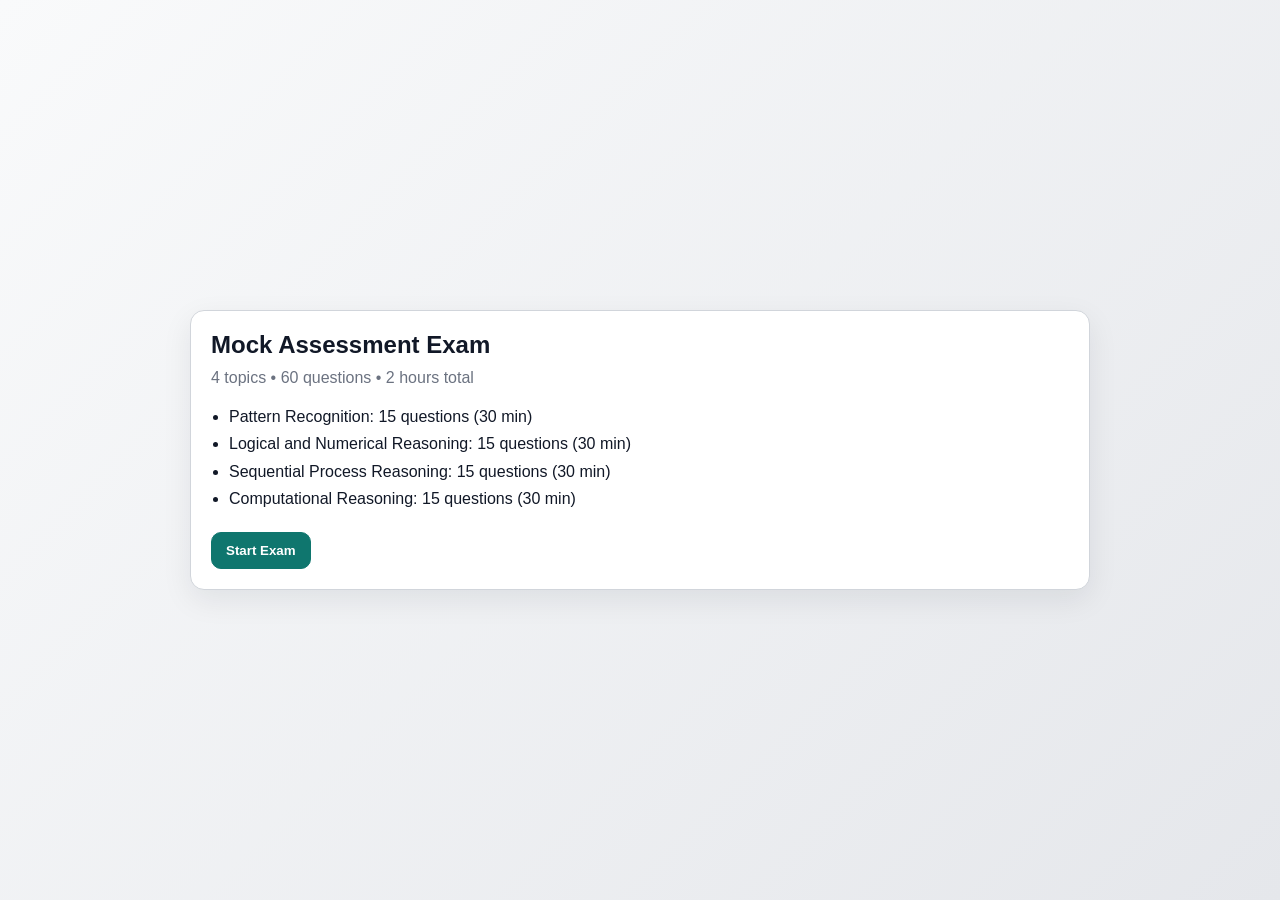
==== index.html @ a27a8cfe "Add files via upload Initial commit" ====
<!doctype html>
<html lang="en">
<head>
  <meta charset="UTF-8" />
  <meta name="viewport" content="width=device-width, initial-scale=1.0" />
  <title>Mock Assessment Exam</title>
  <link rel="stylesheet" href="styles.css" />
</head>
<body>
  <main class="app-shell">
    <section id="start-screen" class="card">
      <h1>Mock Assessment Exam</h1>
      <p class="subtitle">4 topics • 60 questions • 2 hours total</p>
      <ul class="meta-list">
        <li>Pattern Recognition: 15 questions (30 min)</li>
        <li>Logical and Numerical Reasoning: 15 questions (30 min)</li>
        <li>Sequential Process Reasoning: 15 questions (30 min)</li>
        <li>Computational Reasoning: 15 questions (30 min)</li>
      </ul>
      <button id="start-btn" class="btn primary">Start Exam</button>
    </section>

    <section id="exam-screen" class="card hidden">
      <header class="exam-header">
        <div>
          <h2 id="topic-title"></h2>
          <p id="question-counter" class="muted"></p>
        </div>
        <div class="timers">
          <div class="timer-chip">
            <span class="label">Topic</span>
            <span id="topic-timer">30:00</span>
          </div>
          <div class="timer-chip total">
            <span class="label">Total</span>
            <span id="total-timer">120:00</span>
          </div>
        </div>
      </header>

      <div class="progress-wrap">
        <div id="progress-bar" class="progress-bar"></div>
      </div>

      <article>
        <h3 id="question-text" class="question"></h3>
        <div id="options" class="options"></div>
      </article>

      <div id="feedback" class="feedback hidden"></div>

      <footer class="actions">
        <button id="next-btn" class="btn" disabled>Next</button>
      </footer>
    </section>

    <section id="topic-result-screen" class="card hidden"></section>
    <section id="final-result-screen" class="card hidden"></section>
  </main>

  <script src="script.js"></script>
</body>
</html>
---- styles.css ----
:root {
  --bg: linear-gradient(135deg, #f9fafb, #e5e7eb);
  --card: #ffffff;
  --text: #111827;
  --muted: #6b7280;
  --primary: #0f766e;
  --primary-dark: #115e59;
  --correct: #166534;
  --wrong: #b91c1c;
  --border: #d1d5db;
}

* {
  box-sizing: border-box;
}

body {
  margin: 0;
  min-height: 100vh;
  font-family: "Segoe UI", Tahoma, Geneva, Verdana, sans-serif;
  color: var(--text);
  background: var(--bg);
  display: flex;
  align-items: center;
  justify-content: center;
  padding: 16px;
}

.app-shell {
  width: 100%;
  max-width: 900px;
}

.card {
  background: var(--card);
  border: 1px solid var(--border);
  border-radius: 14px;
  padding: 20px;
  box-shadow: 0 10px 30px rgba(17, 24, 39, 0.08);
}

.hidden {
  display: none;
}

h1,
h2,
h3 {
  margin: 0 0 10px;
}

.subtitle {
  margin: 0 0 16px;
  color: var(--muted);
}

.meta-list {
  margin: 0 0 20px;
  padding-left: 18px;
  line-height: 1.7;
}

.exam-header {
  display: flex;
  justify-content: space-between;
  gap: 12px;
  align-items: flex-start;
}

.muted {
  color: var(--muted);
  margin: 0;
}

.timers {
  display: flex;
  gap: 8px;
}

.timer-chip {
  border: 1px solid var(--border);
  border-radius: 10px;
  padding: 8px 12px;
  display: grid;
  line-height: 1.2;
  min-width: 88px;
  text-align: center;
}

.timer-chip .label {
  font-size: 12px;
  color: var(--muted);
}

.timer-chip.total {
  border-color: #9ca3af;
}

.progress-wrap {
  margin: 14px 0 16px;
  width: 100%;
  height: 8px;
  background: #e5e7eb;
  border-radius: 999px;
  overflow: hidden;
}

.progress-bar {
  height: 100%;
  width: 0;
  background: var(--primary);
  transition: width 0.2s ease;
}

.question {
  line-height: 1.5;
  margin-bottom: 14px;
}

.options {
  display: grid;
  gap: 10px;
}

.option-btn {
  border: 1px solid var(--border);
  background: #f9fafb;
  border-radius: 10px;
  padding: 12px;
  text-align: left;
  cursor: pointer;
  transition: transform 0.08s ease, border-color 0.15s ease;
}

.option-btn:hover {
  transform: translateY(-1px);
  border-color: #9ca3af;
}

.option-btn.correct {
  border-color: #86efac;
  background: #f0fdf4;
  color: var(--correct);
}

.option-btn.wrong {
  border-color: #fca5a5;
  background: #fef2f2;
  color: var(--wrong);
}

.feedback {
  margin-top: 14px;
  border-radius: 10px;
  padding: 12px;
  background: #f3f4f6;
  border: 1px solid var(--border);
  line-height: 1.5;
}

.feedback.ok {
  background: #f0fdf4;
  border-color: #86efac;
}

.feedback.bad {
  background: #fef2f2;
  border-color: #fca5a5;
}

.actions {
  margin-top: 16px;
  display: flex;
  justify-content: flex-end;
}

.btn {
  border: 1px solid var(--border);
  background: #ffffff;
  color: var(--text);
  border-radius: 10px;
  padding: 10px 14px;
  cursor: pointer;
  font-weight: 600;
}

.btn.primary {
  background: var(--primary);
  border-color: var(--primary);
  color: #ffffff;
}

.btn.primary:hover {
  background: var(--primary-dark);
}

.btn:disabled {
  opacity: 0.5;
  cursor: not-allowed;
}

.result-grid {
  display: grid;
  gap: 8px;
  margin: 14px 0;
}

.result-row {
  display: flex;
  justify-content: space-between;
  border: 1px solid var(--border);
  border-radius: 10px;
  padding: 10px;
  background: #f9fafb;
}

@media (max-width: 700px) {
  .card {
    padding: 16px;
  }

  .exam-header {
    flex-direction: column;
  }

  .timers {
    width: 100%;
  }

  .timer-chip {
    flex: 1;
  }
}
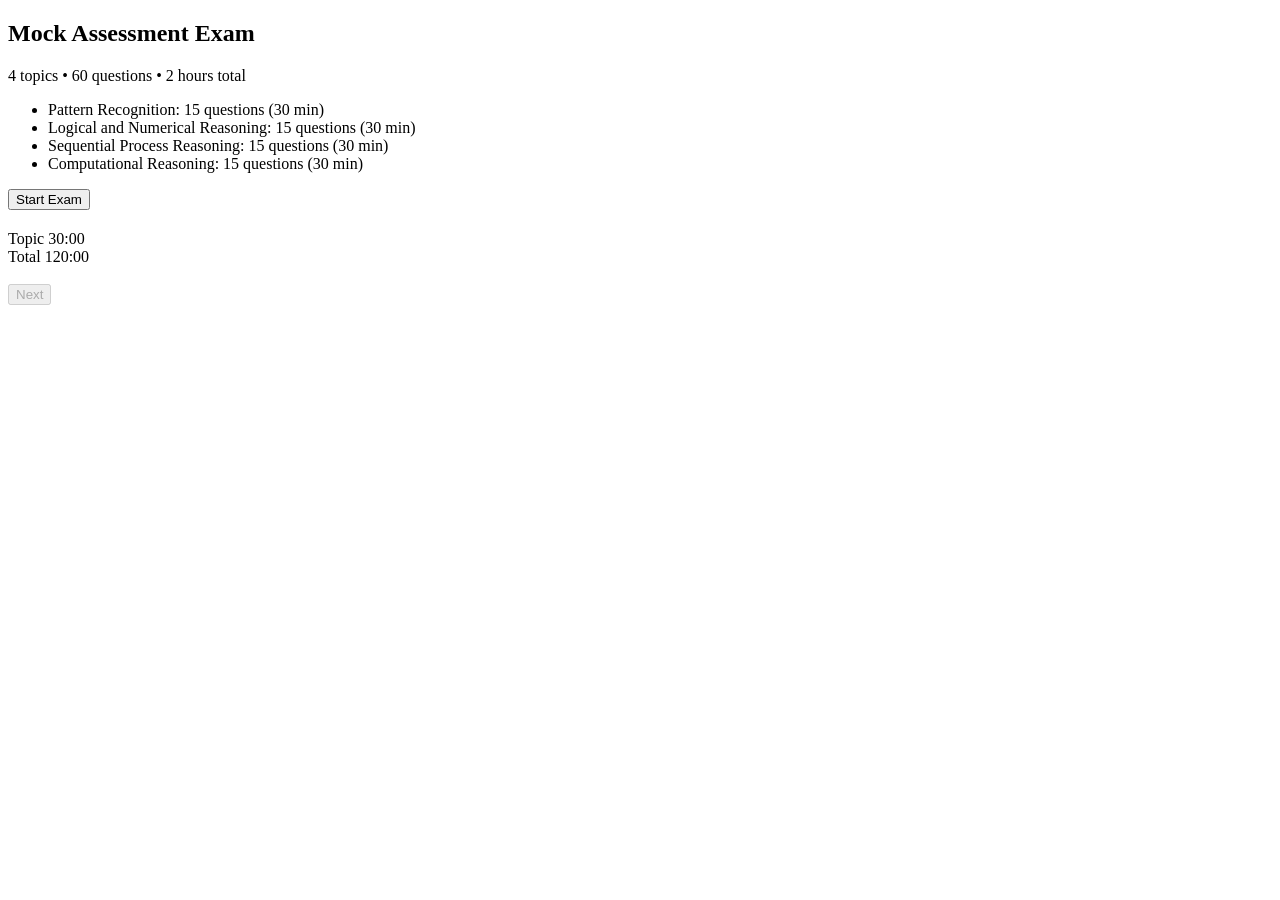
==== commit 24a7627f: "update" ====
--- a/index.html
+++ b/index.html
@@ -1,63 +1,63 @@
-<!doctype html>
-<html lang="en">
-<head>
-  <meta charset="UTF-8" />
-  <meta name="viewport" content="width=device-width, initial-scale=1.0" />
-  <title>Mock Assessment Exam</title>
-  <link rel="stylesheet" href="styles.css" />
-</head>
-<body>
-  <main class="app-shell">
-    <section id="start-screen" class="card">
-      <h1>Mock Assessment Exam</h1>
-      <p class="subtitle">4 topics • 60 questions • 2 hours total</p>
-      <ul class="meta-list">
-        <li>Pattern Recognition: 15 questions (30 min)</li>
-        <li>Logical and Numerical Reasoning: 15 questions (30 min)</li>
-        <li>Sequential Process Reasoning: 15 questions (30 min)</li>
-        <li>Computational Reasoning: 15 questions (30 min)</li>
-      </ul>
-      <button id="start-btn" class="btn primary">Start Exam</button>
-    </section>
-
-    <section id="exam-screen" class="card hidden">
-      <header class="exam-header">
-        <div>
-          <h2 id="topic-title"></h2>
-          <p id="question-counter" class="muted"></p>
-        </div>
-        <div class="timers">
-          <div class="timer-chip">
-            <span class="label">Topic</span>
-            <span id="topic-timer">30:00</span>
-          </div>
-          <div class="timer-chip total">
-            <span class="label">Total</span>
-            <span id="total-timer">120:00</span>
-          </div>
-        </div>
-      </header>
-
-      <div class="progress-wrap">
-        <div id="progress-bar" class="progress-bar"></div>
-      </div>
-
-      <article>
-        <h3 id="question-text" class="question"></h3>
-        <div id="options" class="options"></div>
-      </article>
-
-      <div id="feedback" class="feedback hidden"></div>
-
-      <footer class="actions">
-        <button id="next-btn" class="btn" disabled>Next</button>
-      </footer>
-    </section>
-
-    <section id="topic-result-screen" class="card hidden"></section>
-    <section id="final-result-screen" class="card hidden"></section>
-  </main>
-
-  <script src="script.js"></script>
-</body>
-</html>
+<!doctype html>
+<html lang="en">
+<head>
+  <meta charset="UTF-8" />
+  <meta name="viewport" content="width=device-width, initial-scale=1.0" />
+  <title>Mock Assessment Exam</title>
+  <link rel="stylesheet" href="/mock-assessment/root/styles.css" />
+</head>
+<body>
+  <main class="app-shell">
+    <section id="start-screen" class="card">
+      <h1>Mock Assessment Exam</h1>
+      <p class="subtitle">4 topics • 60 questions • 2 hours total</p>
+      <ul class="meta-list">
+        <li>Pattern Recognition: 15 questions (30 min)</li>
+        <li>Logical and Numerical Reasoning: 15 questions (30 min)</li>
+        <li>Sequential Process Reasoning: 15 questions (30 min)</li>
+        <li>Computational Reasoning: 15 questions (30 min)</li>
+      </ul>
+      <button id="start-btn" class="btn primary">Start Exam</button>
+    </section>
+
+    <section id="exam-screen" class="card hidden">
+      <header class="exam-header">
+        <div>
+          <h2 id="topic-title"></h2>
+          <p id="question-counter" class="muted"></p>
+        </div>
+        <div class="timers">
+          <div class="timer-chip">
+            <span class="label">Topic</span>
+            <span id="topic-timer">30:00</span>
+          </div>
+          <div class="timer-chip total">
+            <span class="label">Total</span>
+            <span id="total-timer">120:00</span>
+          </div>
+        </div>
+      </header>
+
+      <div class="progress-wrap">
+        <div id="progress-bar" class="progress-bar"></div>
+      </div>
+
+      <article>
+        <h3 id="question-text" class="question"></h3>
+        <div id="options" class="options"></div>
+      </article>
+
+      <div id="feedback" class="feedback hidden"></div>
+
+      <footer class="actions">
+        <button id="next-btn" class="btn" disabled>Next</button>
+      </footer>
+    </section>
+
+    <section id="topic-result-screen" class="card hidden"></section>
+    <section id="final-result-screen" class="card hidden"></section>
+  </main>
+
+  <script src="/mock-assessment/root/script.js"></script>
+</body>
+</html>
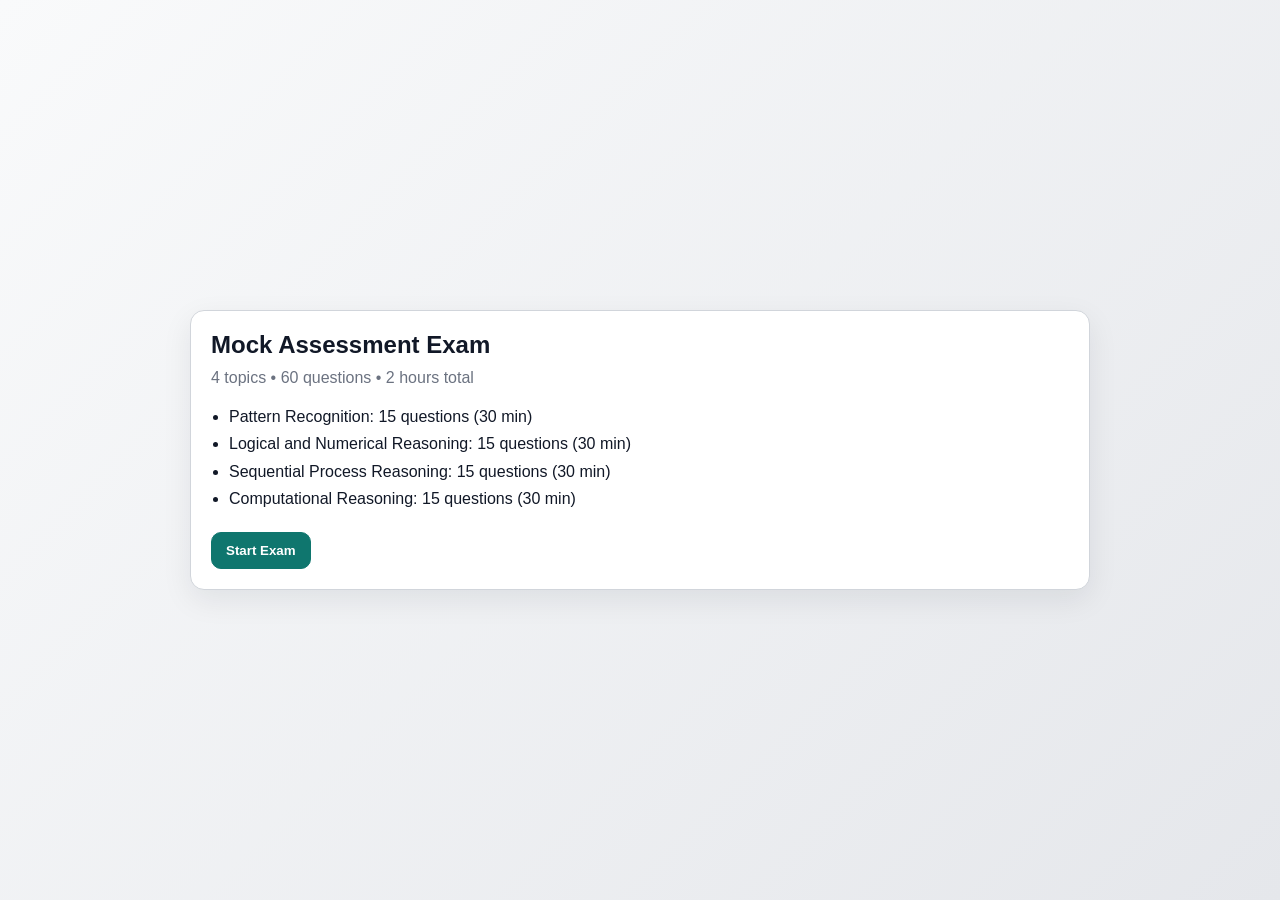
==== commit d439cecf: "update" ====
--- a/index.html
+++ b/index.html
@@ -4,7 +4,7 @@
   <meta charset="UTF-8" />
   <meta name="viewport" content="width=device-width, initial-scale=1.0" />
   <title>Mock Assessment Exam</title>
-  <link rel="stylesheet" href="/mock-assessment/root/styles.css" />
+  <link rel="stylesheet" href="styles.css" />
 </head>
 <body>
   <main class="app-shell">
@@ -58,6 +58,6 @@
     <section id="final-result-screen" class="card hidden"></section>
   </main>
 
-  <script src="/mock-assessment/root/script.js"></script>
+  <script src="script.js"></script>
 </body>
 </html>
--- a/styles.css
+++ b/styles.css
@@ -0,0 +1,233 @@
+:root {
+  --bg: linear-gradient(135deg, #f9fafb, #e5e7eb);
+  --card: #ffffff;
+  --text: #111827;
+  --muted: #6b7280;
+  --primary: #0f766e;
+  --primary-dark: #115e59;
+  --correct: #166534;
+  --wrong: #b91c1c;
+  --border: #d1d5db;
+}
+
+* {
+  box-sizing: border-box;
+}
+
+body {
+  margin: 0;
+  min-height: 100vh;
+  font-family: "Segoe UI", Tahoma, Geneva, Verdana, sans-serif;
+  color: var(--text);
+  background: var(--bg);
+  display: flex;
+  align-items: center;
+  justify-content: center;
+  padding: 16px;
+}
+
+.app-shell {
+  width: 100%;
+  max-width: 900px;
+}
+
+.card {
+  background: var(--card);
+  border: 1px solid var(--border);
+  border-radius: 14px;
+  padding: 20px;
+  box-shadow: 0 10px 30px rgba(17, 24, 39, 0.08);
+}
+
+.hidden {
+  display: none;
+}
+
+h1,
+h2,
+h3 {
+  margin: 0 0 10px;
+}
+
+.subtitle {
+  margin: 0 0 16px;
+  color: var(--muted);
+}
+
+.meta-list {
+  margin: 0 0 20px;
+  padding-left: 18px;
+  line-height: 1.7;
+}
+
+.exam-header {
+  display: flex;
+  justify-content: space-between;
+  gap: 12px;
+  align-items: flex-start;
+}
+
+.muted {
+  color: var(--muted);
+  margin: 0;
+}
+
+.timers {
+  display: flex;
+  gap: 8px;
+}
+
+.timer-chip {
+  border: 1px solid var(--border);
+  border-radius: 10px;
+  padding: 8px 12px;
+  display: grid;
+  line-height: 1.2;
+  min-width: 88px;
+  text-align: center;
+}
+
+.timer-chip .label {
+  font-size: 12px;
+  color: var(--muted);
+}
+
+.timer-chip.total {
+  border-color: #9ca3af;
+}
+
+.progress-wrap {
+  margin: 14px 0 16px;
+  width: 100%;
+  height: 8px;
+  background: #e5e7eb;
+  border-radius: 999px;
+  overflow: hidden;
+}
+
+.progress-bar {
+  height: 100%;
+  width: 0;
+  background: var(--primary);
+  transition: width 0.2s ease;
+}
+
+.question {
+  line-height: 1.5;
+  margin-bottom: 14px;
+}
+
+.options {
+  display: grid;
+  gap: 10px;
+}
+
+.option-btn {
+  border: 1px solid var(--border);
+  background: #f9fafb;
+  border-radius: 10px;
+  padding: 12px;
+  text-align: left;
+  cursor: pointer;
+  transition: transform 0.08s ease, border-color 0.15s ease;
+}
+
+.option-btn:hover {
+  transform: translateY(-1px);
+  border-color: #9ca3af;
+}
+
+.option-btn.correct {
+  border-color: #86efac;
+  background: #f0fdf4;
+  color: var(--correct);
+}
+
+.option-btn.wrong {
+  border-color: #fca5a5;
+  background: #fef2f2;
+  color: var(--wrong);
+}
+
+.feedback {
+  margin-top: 14px;
+  border-radius: 10px;
+  padding: 12px;
+  background: #f3f4f6;
+  border: 1px solid var(--border);
+  line-height: 1.5;
+}
+
+.feedback.ok {
+  background: #f0fdf4;
+  border-color: #86efac;
+}
+
+.feedback.bad {
+  background: #fef2f2;
+  border-color: #fca5a5;
+}
+
+.actions {
+  margin-top: 16px;
+  display: flex;
+  justify-content: flex-end;
+}
+
+.btn {
+  border: 1px solid var(--border);
+  background: #ffffff;
+  color: var(--text);
+  border-radius: 10px;
+  padding: 10px 14px;
+  cursor: pointer;
+  font-weight: 600;
+}
+
+.btn.primary {
+  background: var(--primary);
+  border-color: var(--primary);
+  color: #ffffff;
+}
+
+.btn.primary:hover {
+  background: var(--primary-dark);
+}
+
+.btn:disabled {
+  opacity: 0.5;
+  cursor: not-allowed;
+}
+
+.result-grid {
+  display: grid;
+  gap: 8px;
+  margin: 14px 0;
+}
+
+.result-row {
+  display: flex;
+  justify-content: space-between;
+  border: 1px solid var(--border);
+  border-radius: 10px;
+  padding: 10px;
+  background: #f9fafb;
+}
+
+@media (max-width: 700px) {
+  .card {
+    padding: 16px;
+  }
+
+  .exam-header {
+    flex-direction: column;
+  }
+
+  .timers {
+    width: 100%;
+  }
+
+  .timer-chip {
+    flex: 1;
+  }
+}
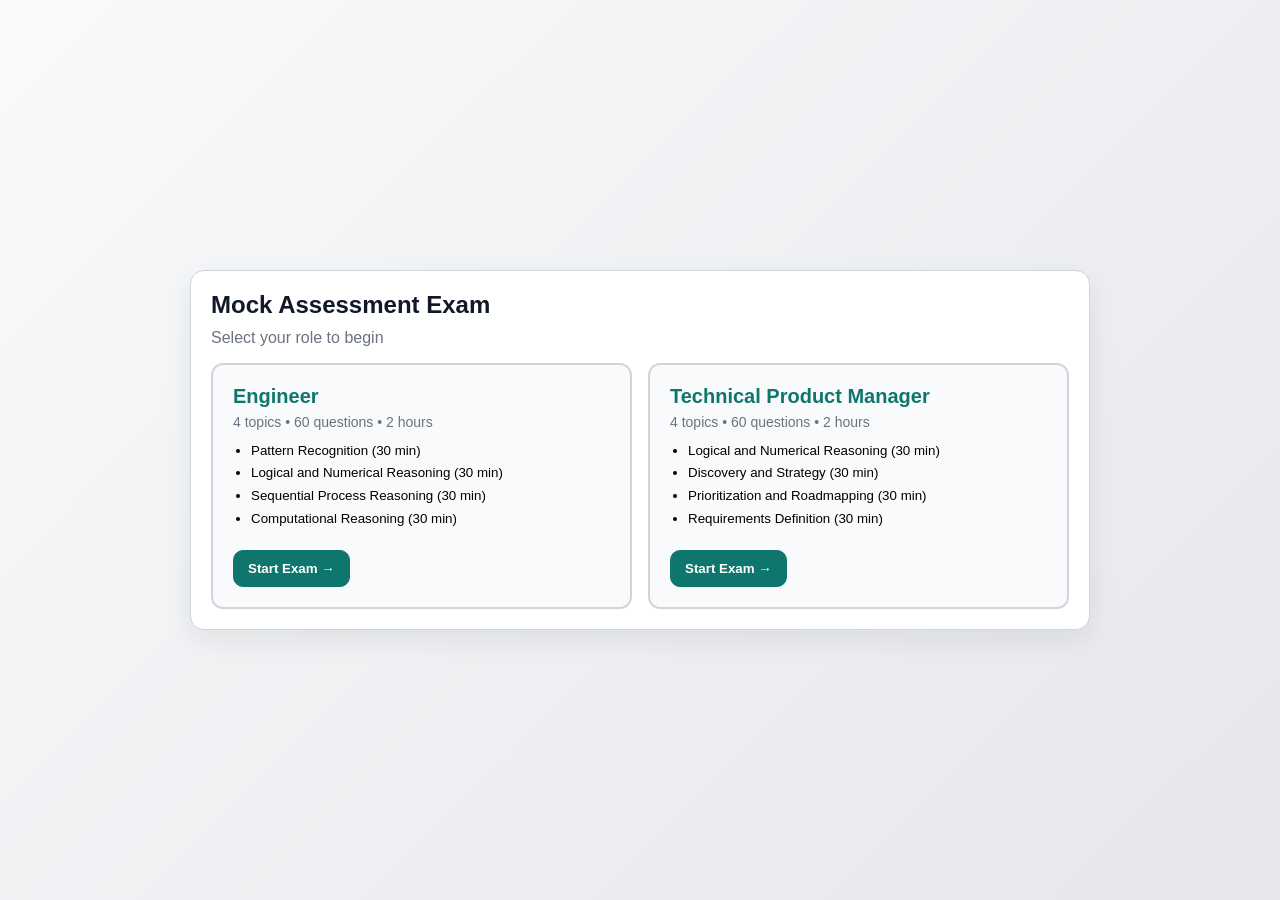
==== commit efe5b03c: "Added TPM tile" ====
--- a/index.html
+++ b/index.html
@@ -8,16 +8,33 @@
 </head>
 <body>
   <main class="app-shell">
-    <section id="start-screen" class="card">
+    <section id="role-select-screen" class="card">
       <h1>Mock Assessment Exam</h1>
-      <p class="subtitle">4 topics • 60 questions • 2 hours total</p>
-      <ul class="meta-list">
-        <li>Pattern Recognition: 15 questions (30 min)</li>
-        <li>Logical and Numerical Reasoning: 15 questions (30 min)</li>
-        <li>Sequential Process Reasoning: 15 questions (30 min)</li>
-        <li>Computational Reasoning: 15 questions (30 min)</li>
-      </ul>
-      <button id="start-btn" class="btn primary">Start Exam</button>
+      <p class="subtitle">Select your role to begin</p>
+      <div class="role-tiles">
+        <button class="role-tile" id="engineer-tile">
+          <h2>Engineer</h2>
+          <p class="tile-meta">4 topics &bull; 60 questions &bull; 2 hours</p>
+          <ul class="meta-list">
+            <li>Pattern Recognition (30 min)</li>
+            <li>Logical and Numerical Reasoning (30 min)</li>
+            <li>Sequential Process Reasoning (30 min)</li>
+            <li>Computational Reasoning (30 min)</li>
+          </ul>
+          <span class="btn primary tile-btn">Start Exam &rarr;</span>
+        </button>
+        <button class="role-tile" id="tpm-tile">
+          <h2>Technical Product Manager</h2>
+          <p class="tile-meta">4 topics &bull; 60 questions &bull; 2 hours</p>
+          <ul class="meta-list">
+            <li>Logical and Numerical Reasoning (30 min)</li>
+            <li>Discovery and Strategy (30 min)</li>
+            <li>Prioritization and Roadmapping (30 min)</li>
+            <li>Requirements Definition (30 min)</li>
+          </ul>
+          <span class="btn primary tile-btn">Start Exam &rarr;</span>
+        </button>
+      </div>
     </section>
 
     <section id="exam-screen" class="card hidden">
--- a/styles.css
+++ b/styles.css
@@ -214,11 +214,59 @@
   background: #f9fafb;
 }
 
+/* Role selection tiles */
+.role-tiles {
+  display: grid;
+  grid-template-columns: 1fr 1fr;
+  gap: 16px;
+  margin-top: 8px;
+}
+
+.role-tile {
+  border: 2px solid var(--border);
+  background: #f9fafb;
+  border-radius: 12px;
+  padding: 20px;
+  text-align: left;
+  cursor: pointer;
+  transition: border-color 0.15s ease, transform 0.1s ease, box-shadow 0.15s ease;
+  display: flex;
+  flex-direction: column;
+}
+
+.role-tile:hover {
+  border-color: var(--primary);
+  transform: translateY(-2px);
+  box-shadow: 0 6px 20px rgba(15, 118, 110, 0.12);
+}
+
+.role-tile h2 {
+  margin: 0 0 6px;
+  color: var(--primary);
+}
+
+.tile-meta {
+  color: var(--muted);
+  font-size: 14px;
+  margin: 0 0 10px;
+}
+
+.tile-btn {
+  align-self: flex-start;
+  margin-top: auto;
+  padding-top: 10px;
+  pointer-events: none;
+}
+
 @media (max-width: 700px) {
   .card {
     padding: 16px;
   }
 
+  .role-tiles {
+    grid-template-columns: 1fr;
+  }
+
   .exam-header {
     flex-direction: column;
   }
